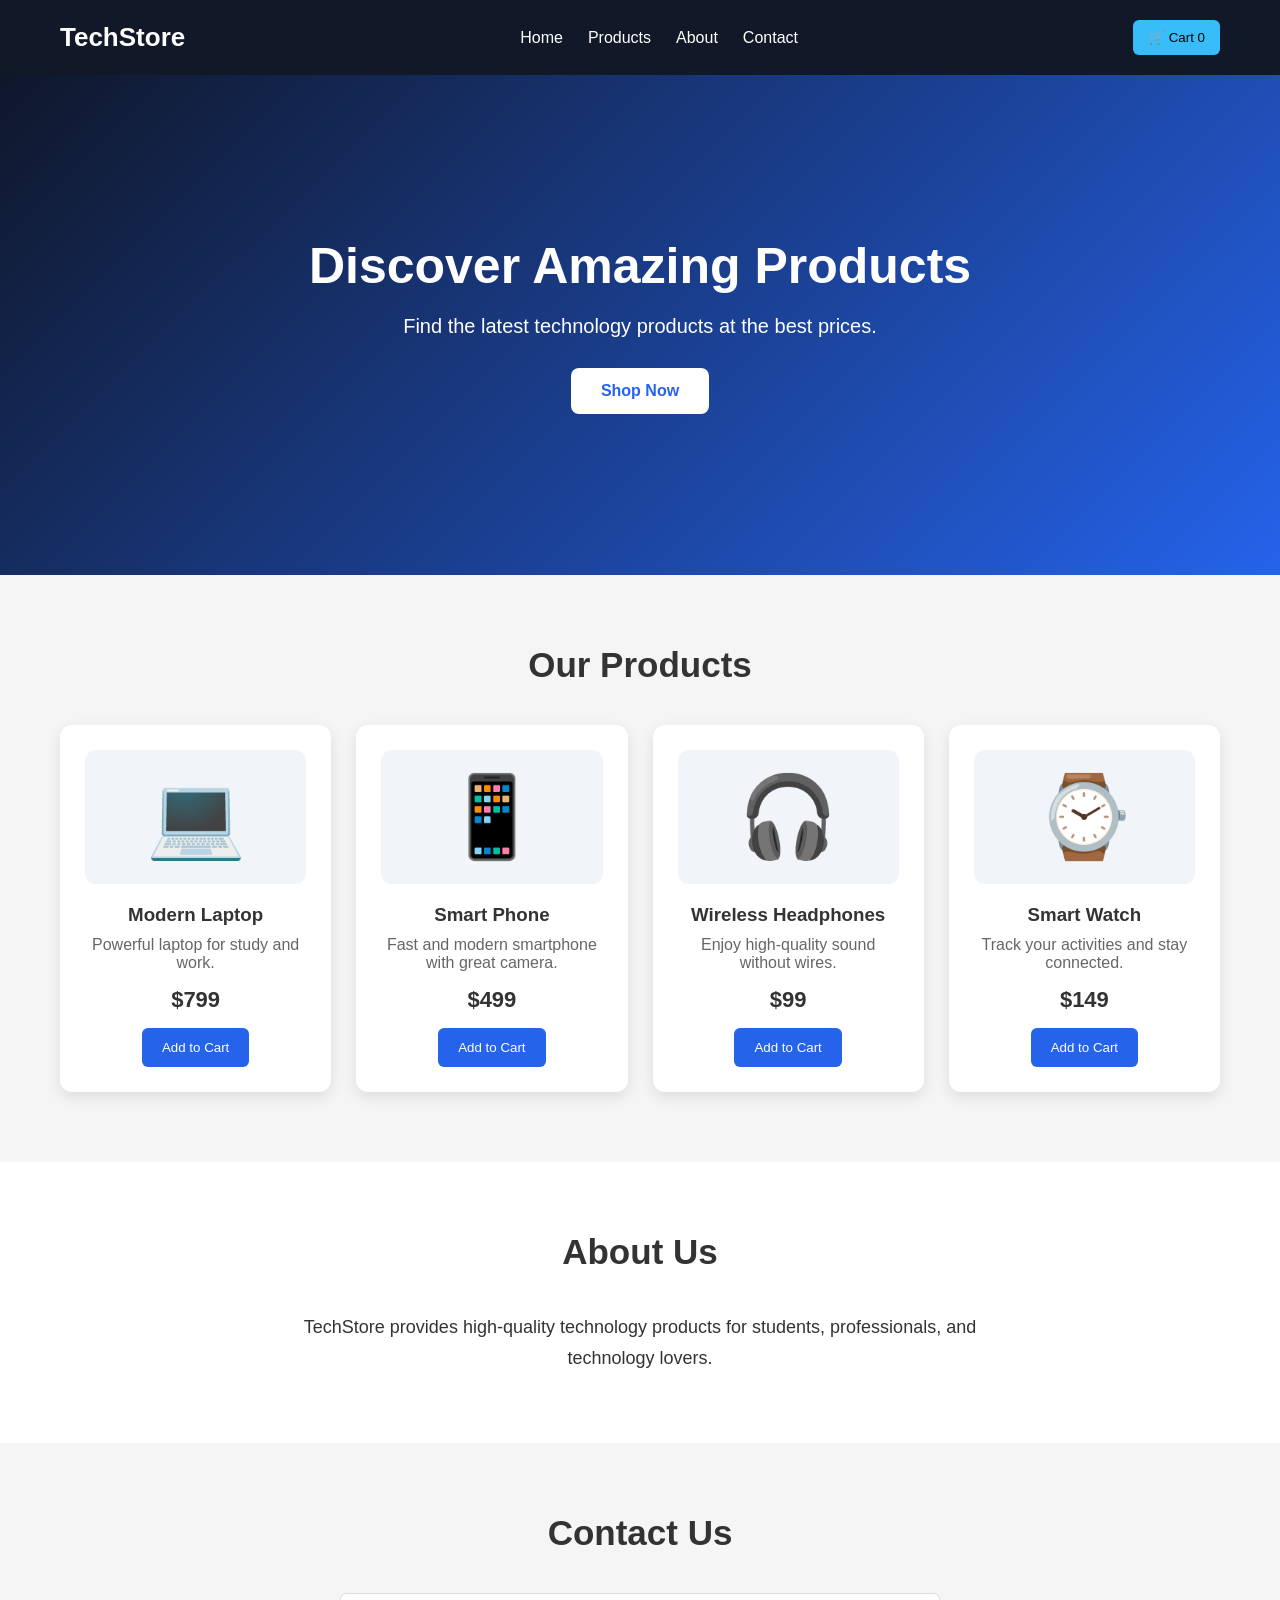
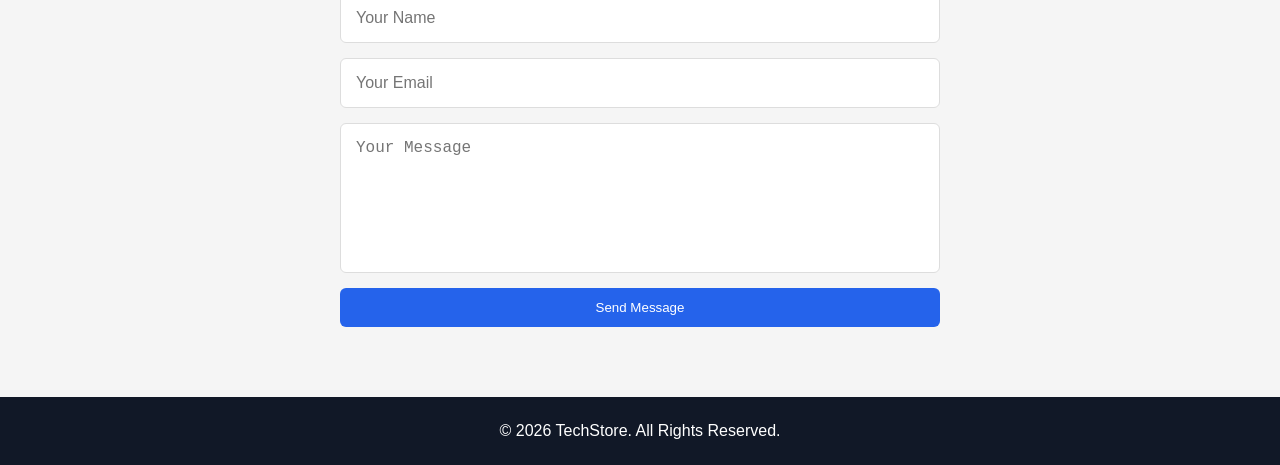
==== index.html @ 72123242 "Product" ====
<!DOCTYPE html>
<html lang="en">
<head>
    <meta charset="UTF-8">
    <meta name="viewport" content="width=device-width, initial-scale=1.0">
    <title>Product Store</title>
    <link rel="stylesheet" href="css.css">
</head>
<body>

    <!-- Navbar -->
    <header>
        <nav class="navbar">
            <h1 class="logo">TechStore</h1>

            <ul class="nav-links">
                <li><a href="#home">Home</a></li>
                <li><a href="#products">Products</a></li>
                <li><a href="#about">About</a></li>
                <li><a href="#contact">Contact</a></li>
            </ul>

            <button class="cart-btn">
                🛒 Cart <span id="cart-count">0</span>
            </button>
        </nav>
    </header>

    <!-- Hero Section -->
    <section id="home" class="hero">
        <div class="hero-content">
            <h2>Discover Amazing Products</h2>
            <p>Find the latest technology products at the best prices.</p>
            <a href="#products" class="btn">Shop Now</a>
        </div>
    </section>

    <!-- Products -->
    <section id="products" class="products-section">
        <h2>Our Products</h2>

        <div class="product-container">

            <div class="product-card">
                <div class="product-image">💻</div>
                <h3>Modern Laptop</h3>
                <p>Powerful laptop for study and work.</p>
                <h4>$799</h4>
                <button onclick="addToCart()">Add to Cart</button>
            </div>

            <div class="product-card">
                <div class="product-image">📱</div>
                <h3>Smart Phone</h3>
                <p>Fast and modern smartphone with great camera.</p>
                <h4>$499</h4>
                <button onclick="addToCart()">Add to Cart</button>
            </div>

            <div class="product-card">
                <div class="product-image">🎧</div>
                <h3>Wireless Headphones</h3>
                <p>Enjoy high-quality sound without wires.</p>
                <h4>$99</h4>
                <button onclick="addToCart()">Add to Cart</button>
            </div>

            <div class="product-card">
                <div class="product-image">⌚</div>
                <h3>Smart Watch</h3>
                <p>Track your activities and stay connected.</p>
                <h4>$149</h4>
                <button onclick="addToCart()">Add to Cart</button>
            </div>

        </div>
    </section>

    <!-- About -->
    <section id="about" class="about">
        <h2>About Us</h2>
        <p>
            TechStore provides high-quality technology products
            for students, professionals, and technology lovers.
        </p>
    </section>

    <!-- Contact -->
    <section id="contact" class="contact">
        <h2>Contact Us</h2>

        <form>
            <input type="text" placeholder="Your Name" required>
            <input type="email" placeholder="Your Email" required>
            <textarea placeholder="Your Message"></textarea>
            <button type="submit">Send Message</button>
        </form>
    </section>

    <!-- Footer -->
    <footer>
        <p>© 2026 TechStore. All Rights Reserved.</p>
    </footer>

    <script src="script.js"></script>
</body>
</html>
---- css.css ----
* {
    margin: 0;
    padding: 0;
    box-sizing: border-box;
}

html {
    scroll-behavior: smooth;
}

body {
    font-family: Arial, sans-serif;
    background: #f5f5f5;
    color: #333;
}

/* Navbar */
header {
    background: #111827;
    position: sticky;
    top: 0;
    z-index: 1000;
}

.navbar {
    max-width: 1200px;
    margin: auto;
    padding: 20px;
    display: flex;
    justify-content: space-between;
    align-items: center;
}

.logo {
    color: white;
    font-size: 26px;
}

.nav-links {
    display: flex;
    list-style: none;
    gap: 25px;
}

.nav-links a {
    color: white;
    text-decoration: none;
}

.nav-links a:hover {
    color: #38bdf8;
}

.cart-btn {
    background: #38bdf8;
    border: none;
    padding: 10px 15px;
    border-radius: 6px;
    cursor: pointer;
}

/* Hero */
.hero {
    min-height: 500px;
    display: flex;
    justify-content: center;
    align-items: center;
    text-align: center;
    background: linear-gradient(135deg, #0f172a, #2563eb);
    color: white;
}

.hero-content h2 {
    font-size: 50px;
    margin-bottom: 20px;
}

.hero-content p {
    font-size: 20px;
    margin-bottom: 30px;
}

.btn {
    display: inline-block;
    background: white;
    color: #2563eb;
    padding: 14px 30px;
    border-radius: 8px;
    text-decoration: none;
    font-weight: bold;
}

/* Products */
.products-section {
    padding: 70px 20px;
    max-width: 1200px;
    margin: auto;
    text-align: center;
}

.products-section h2,
.about h2,
.contact h2 {
    font-size: 35px;
    margin-bottom: 40px;
}

.product-container {
    display: grid;
    grid-template-columns: repeat(4, 1fr);
    gap: 25px;
}

.product-card {
    background: white;
    padding: 25px;
    border-radius: 12px;
    box-shadow: 0 5px 15px rgba(0,0,0,0.1);
    transition: 0.3s;
}

.product-card:hover {
    transform: translateY(-8px);
}

.product-image {
    font-size: 80px;
    padding: 20px;
    background: #f1f5f9;
    border-radius: 10px;
    margin-bottom: 20px;
}

.product-card h3 {
    margin-bottom: 10px;
}

.product-card p {
    color: #666;
    margin-bottom: 15px;
}

.product-card h4 {
    font-size: 22px;
    margin-bottom: 15px;
}

.product-card button,
.contact button {
    background: #2563eb;
    color: white;
    border: none;
    padding: 12px 20px;
    border-radius: 6px;
    cursor: pointer;
}

.product-card button:hover,
.contact button:hover {
    background: #1d4ed8;
}

/* About */
.about {
    padding: 70px 20px;
    text-align: center;
    background: white;
}

.about p {
    max-width: 700px;
    margin: auto;
    font-size: 18px;
    line-height: 1.7;
}

/* Contact */
.contact {
    padding: 70px 20px;
    text-align: center;
}

form {
    max-width: 600px;
    margin: auto;
    display: flex;
    flex-direction: column;
    gap: 15px;
}

input,
textarea {
    width: 100%;
    padding: 15px;
    border: 1px solid #ddd;
    border-radius: 6px;
    font-size: 16px;
}

textarea {
    height: 150px;
    resize: none;
}

/* Footer */
footer {
    background: #111827;
    color: white;
    text-align: center;
    padding: 25px;
}

/* Responsive */
@media (max-width: 900px) {
    .product-container {
        grid-template-columns: repeat(2, 1fr);
    }

    .nav-links {
        display: none;
    }
}

@media (max-width: 600px) {
    .product-container {
        grid-template-columns: 1fr;
    }

    .hero-content h2 {
        font-size: 35px;
    }
}
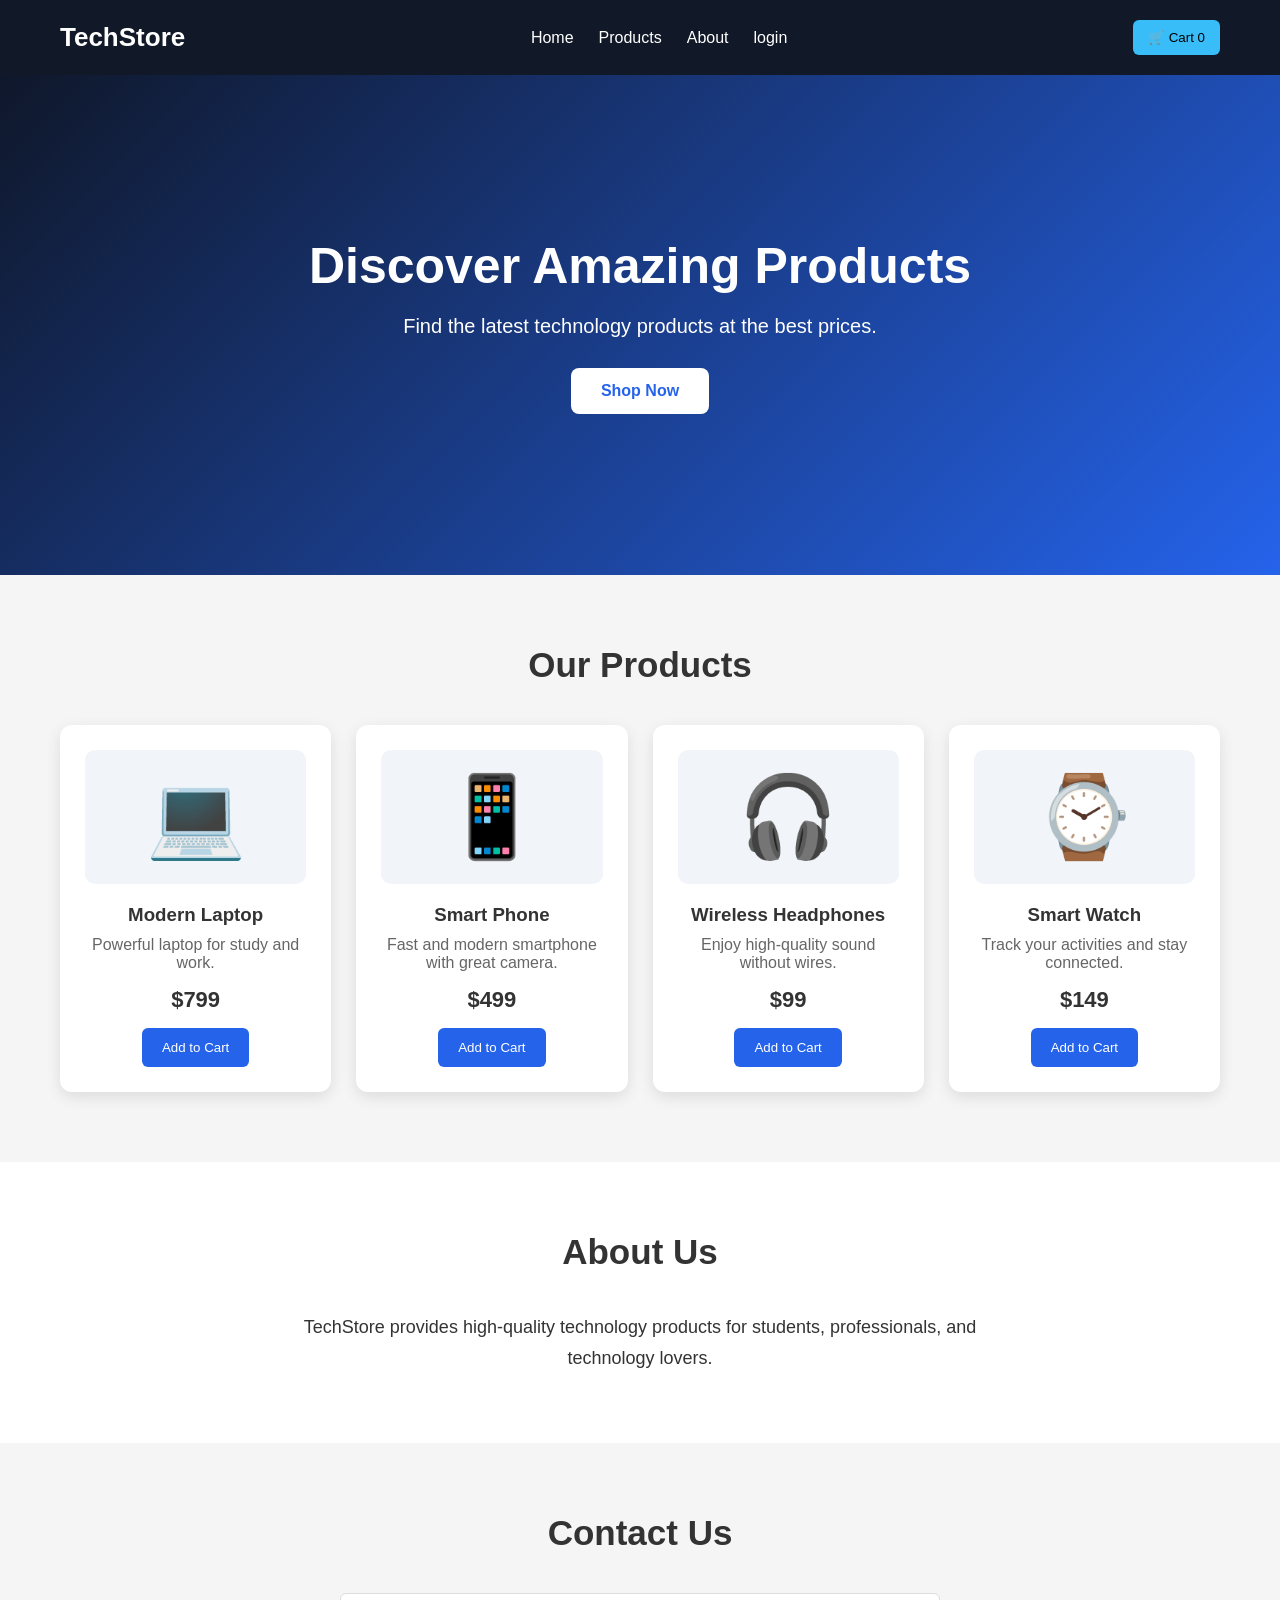
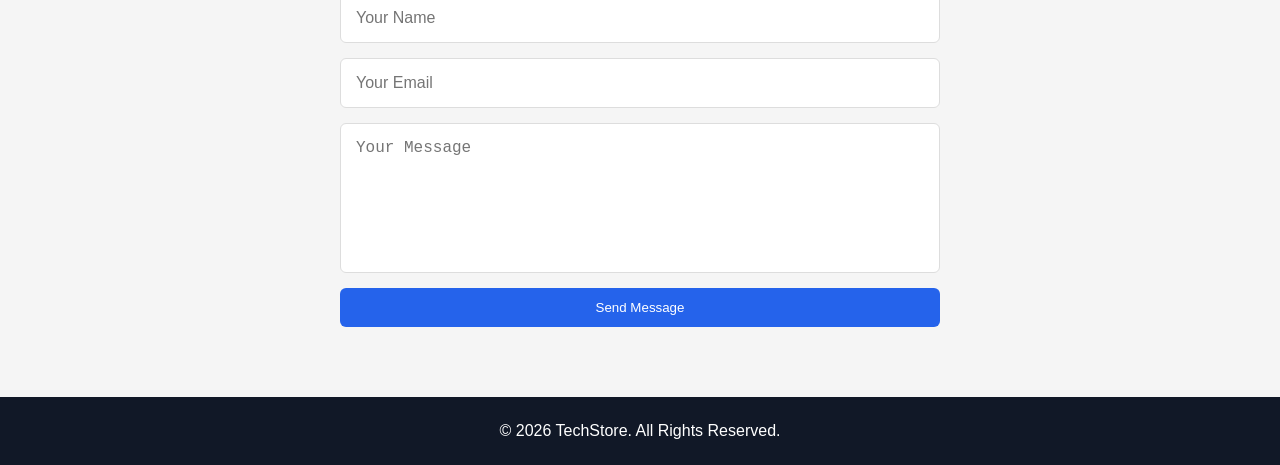
==== commit 319f1c25: "add new infomation" ====
--- a/index.html
+++ b/index.html
@@ -17,7 +17,7 @@
                 <li><a href="#home">Home</a></li>
                 <li><a href="#products">Products</a></li>
                 <li><a href="#about">About</a></li>
-                <li><a href="#contact">Contact</a></li>
+                <li><a href="./sign-up.html">login</a></li>
             </ul>
 
             <button class="cart-btn">
@@ -75,7 +75,6 @@
 
         </div>
     </section>
-
     <!-- About -->
     <section id="about" class="about">
         <h2>About Us</h2>
@@ -84,11 +83,9 @@
             for students, professionals, and technology lovers.
         </p>
     </section>
-
     <!-- Contact -->
     <section id="contact" class="contact">
         <h2>Contact Us</h2>
-
         <form>
             <input type="text" placeholder="Your Name" required>
             <input type="email" placeholder="Your Email" required>
@@ -96,7 +93,6 @@
             <button type="submit">Send Message</button>
         </form>
     </section>
-
     <!-- Footer -->
     <footer>
         <p>© 2026 TechStore. All Rights Reserved.</p>
--- a/css.css
+++ b/css.css
@@ -229,4 +229,184 @@
     .hero-content h2 {
         font-size: 35px;
     }
+}
+
+/* =========================
+   Sign Up Page
+========================= */
+
+.signup-section {
+    min-height: 80vh;
+    display: flex;
+    justify-content: center;
+    align-items: center;
+    padding: 50px 20px;
+    background: #f5f7fa;
+}
+
+.signup-container {
+    width: 900px;
+    max-width: 100%;
+    display: grid;
+    grid-template-columns: 1fr 1fr;
+    background: white;
+    border-radius: 15px;
+    overflow: hidden;
+    box-shadow: 0 10px 30px rgba(0, 0, 0, 0.12);
+}
+
+/* Left Side */
+
+.signup-image {
+    padding: 60px 40px;
+    background: #222;
+    color: white;
+    display: flex;
+    flex-direction: column;
+    justify-content: center;
+}
+
+.signup-image h2 {
+    font-size: 35px;
+    margin-bottom: 20px;
+}
+
+.signup-image p {
+    font-size: 17px;
+    line-height: 1.7;
+}
+
+/* Right Side */
+
+.signup-form {
+    padding: 45px 40px;
+}
+
+.signup-form h2 {
+    font-size: 30px;
+    margin-bottom: 10px;
+}
+
+.form-description {
+    color: #777;
+    margin-bottom: 25px;
+}
+
+/* Labels */
+
+.signup-form label {
+    display: block;
+    margin-bottom: 7px;
+    font-weight: 600;
+}
+
+/* Inputs */
+
+.signup-form input[type="text"],
+.signup-form input[type="email"],
+.signup-form input[type="password"] {
+    width: 100%;
+    padding: 13px;
+    margin-bottom: 18px;
+    border: 1px solid #ccc;
+    border-radius: 7px;
+    font-size: 15px;
+    box-sizing: border-box;
+}
+
+.signup-form input:focus {
+    outline: none;
+    border-color: #222;
+}
+
+/* Terms */
+
+.terms {
+    display: flex;
+    align-items: center;
+    gap: 8px;
+    margin-bottom: 20px;
+}
+
+.terms input {
+    width: 16px;
+    height: 16px;
+}
+
+.terms label {
+    margin: 0;
+    font-size: 14px;
+    font-weight: normal;
+}
+
+/* Create Account Button */
+
+.create-btn {
+    width: 100%;
+    padding: 14px;
+    border: none;
+    border-radius: 7px;
+    background: #222;
+    color: white;
+    font-size: 16px;
+    cursor: pointer;
+    transition: 0.3s;
+}
+
+.create-btn:hover {
+    background: #444;
+}
+
+/* Login */
+
+.login-text {
+    text-align: center;
+    margin-top: 20px;
+    color: #666;
+}
+
+.login-text a {
+    color: #222;
+    font-weight: bold;
+    text-decoration: none;
+}
+
+.login-text a:hover {
+    text-decoration: underline;
+}
+
+/* Sign Up Navbar Button */
+
+.signup-btn {
+    background: #222;
+    color: white;
+    padding: 10px 18px;
+    border-radius: 6px;
+    text-decoration: none;
+}
+
+.signup-btn:hover {
+    background: #444;
+}
+
+/* Responsive */
+
+@media (max-width: 700px) {
+
+    .signup-container {
+        grid-template-columns: 1fr;
+    }
+
+    .signup-image {
+        padding: 35px 25px;
+    }
+
+    .signup-image h2 {
+        font-size: 28px;
+    }
+
+    .signup-form {
+        padding: 35px 25px;
+    }
+
 }
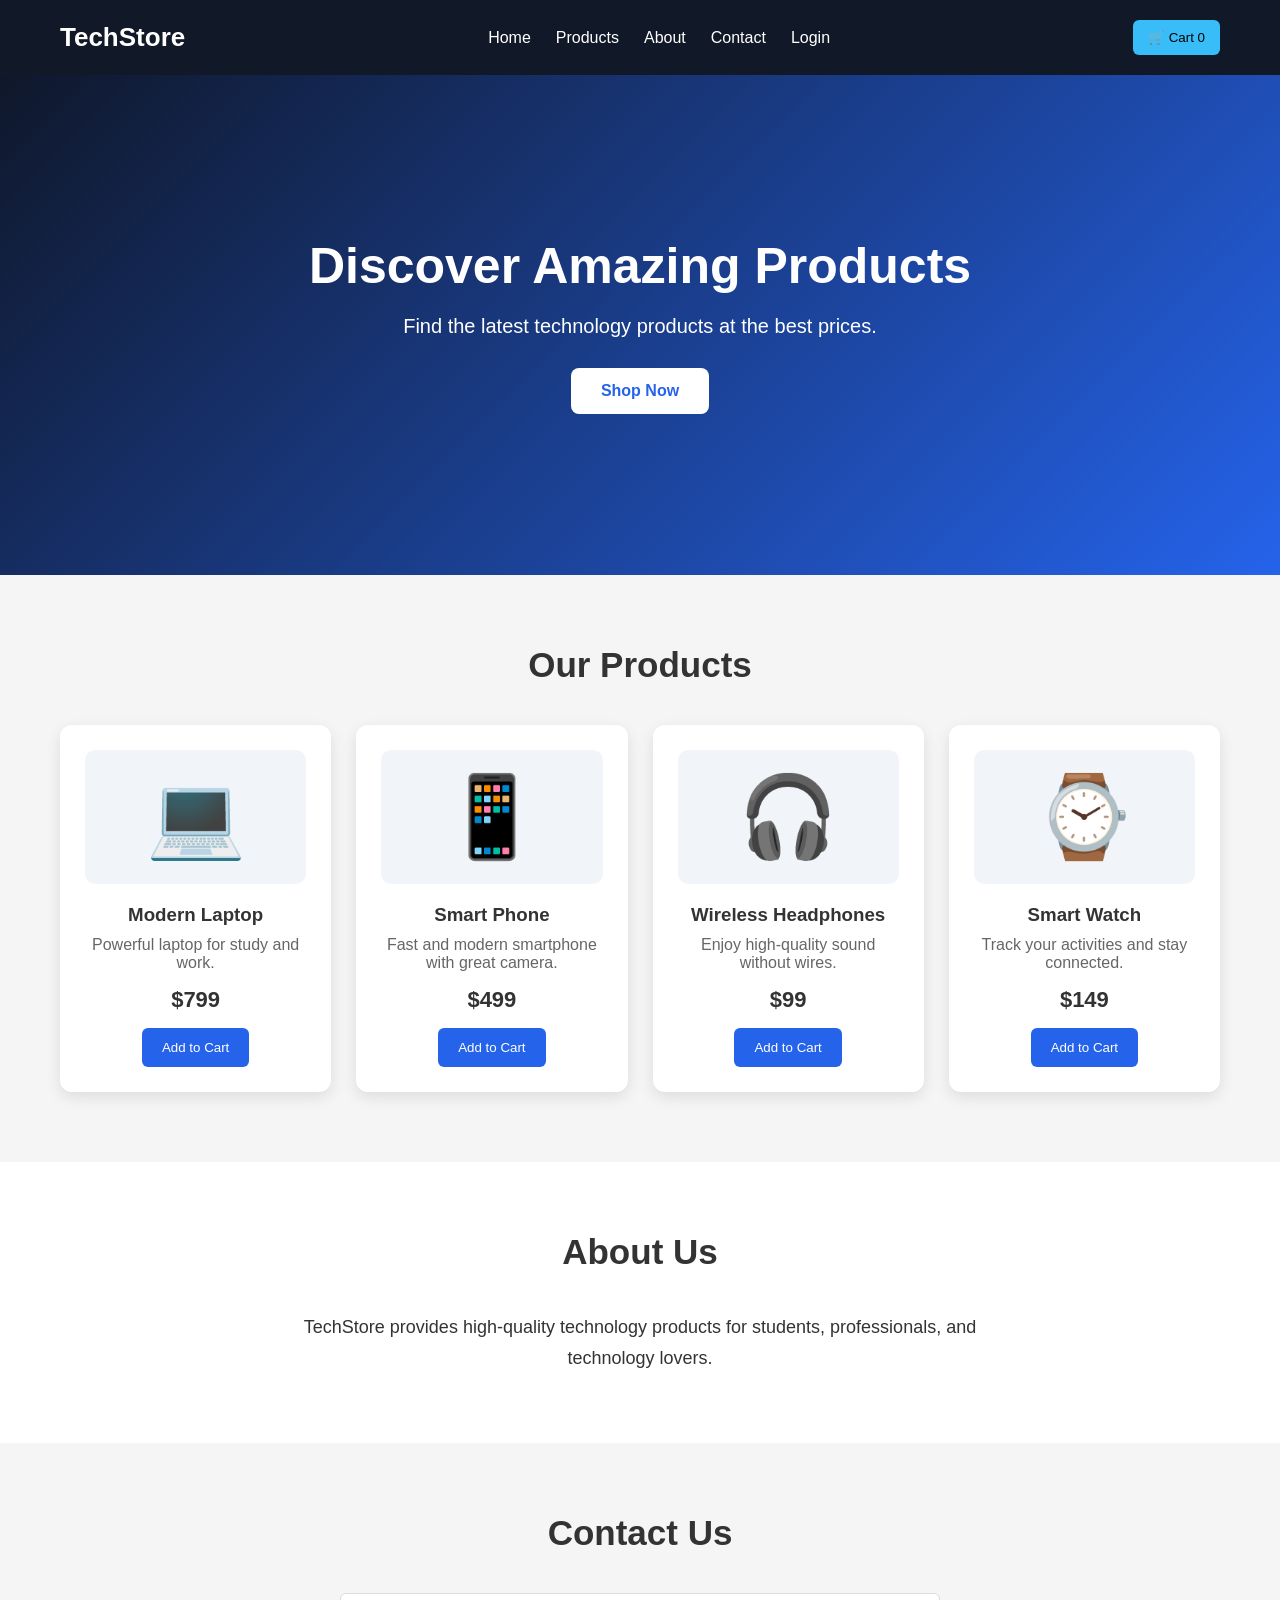
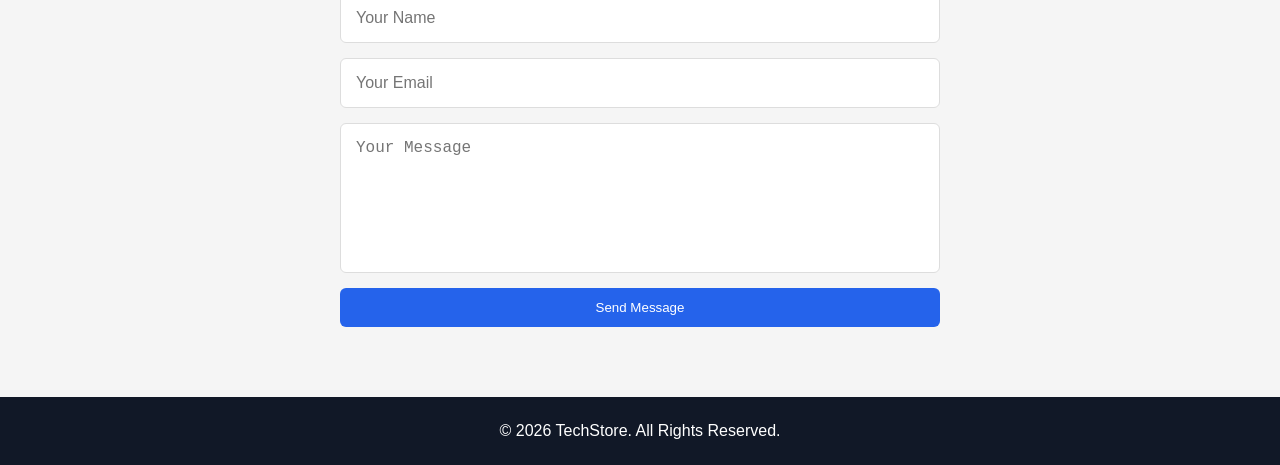
==== commit 3252180a: "update link" ====
--- a/index.html
+++ b/index.html
@@ -17,7 +17,8 @@
                 <li><a href="#home">Home</a></li>
                 <li><a href="#products">Products</a></li>
                 <li><a href="#about">About</a></li>
-                <li><a href="./sign-up.html">login</a></li>
+                <li><a href="index.html#contact">Contact</a></li>
+                <li><a href="./sign-up.html">Login</a></li>
             </ul>
 
             <button class="cart-btn">
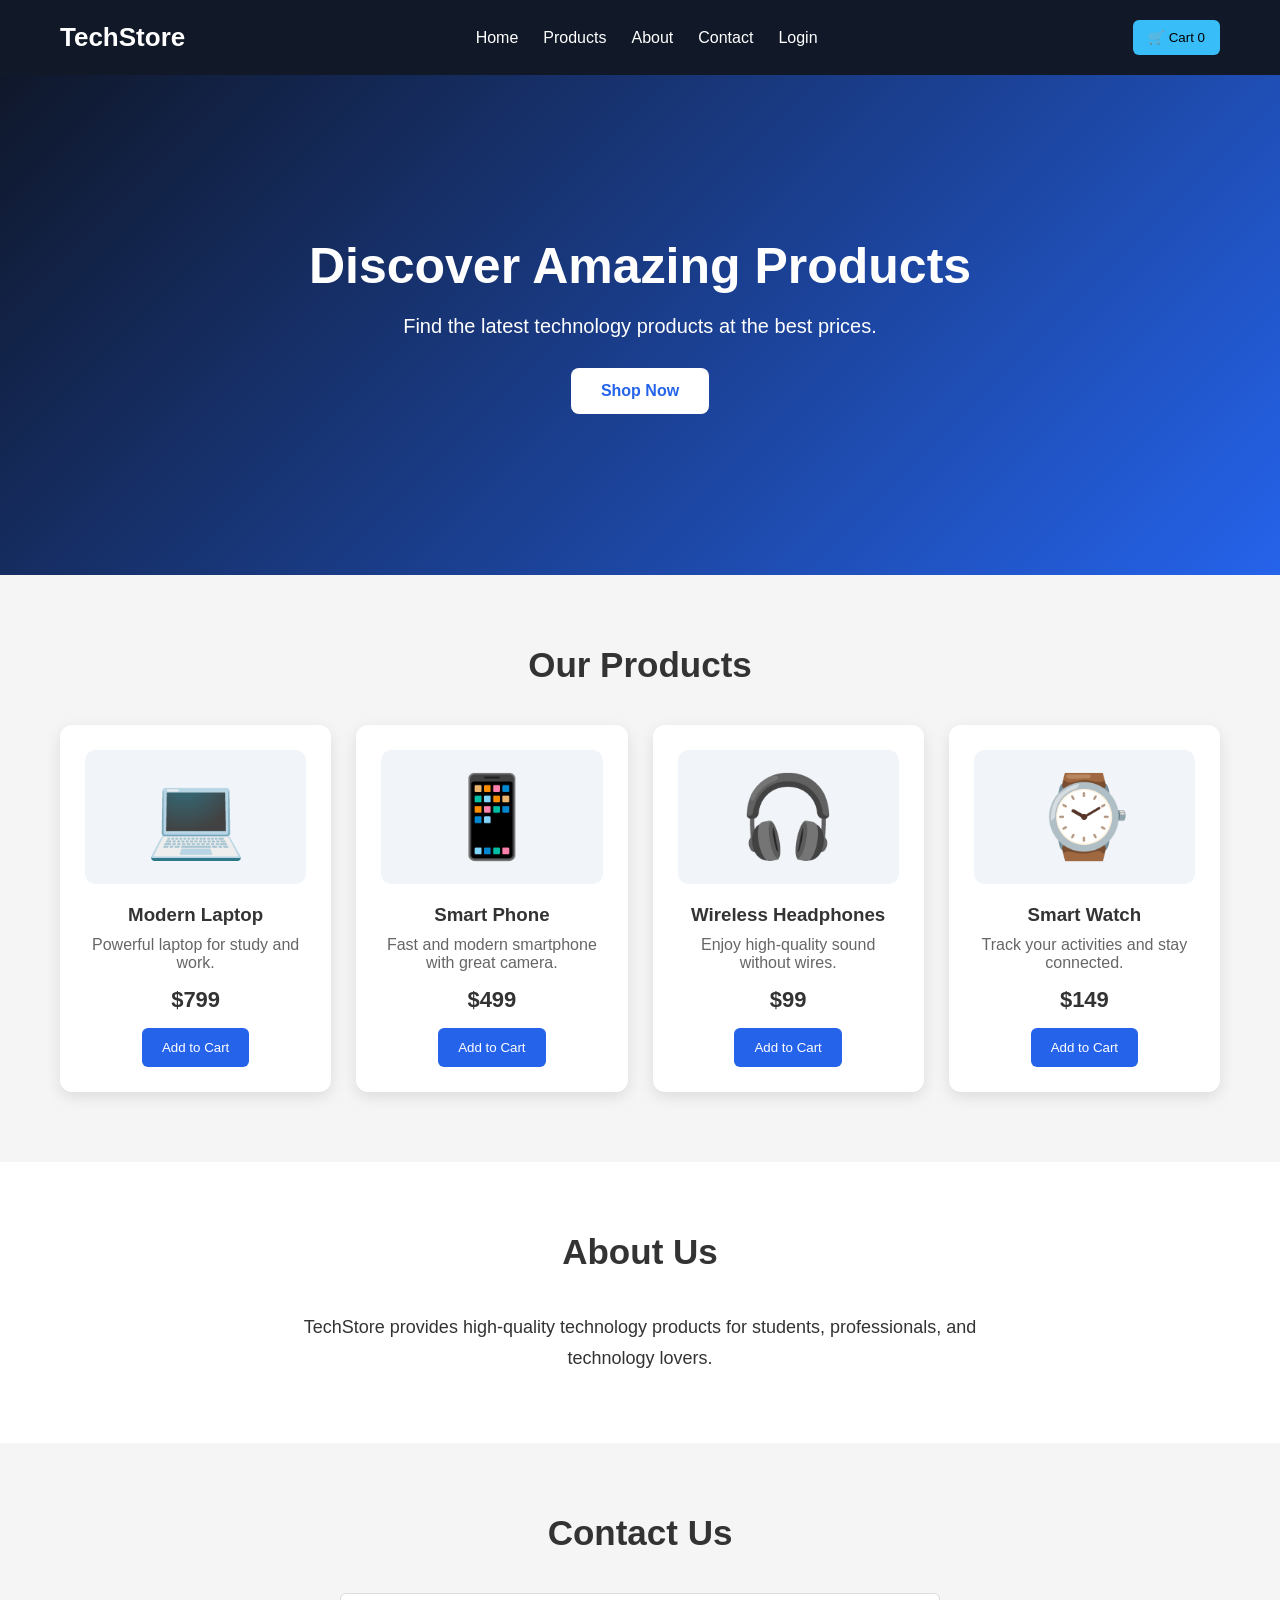
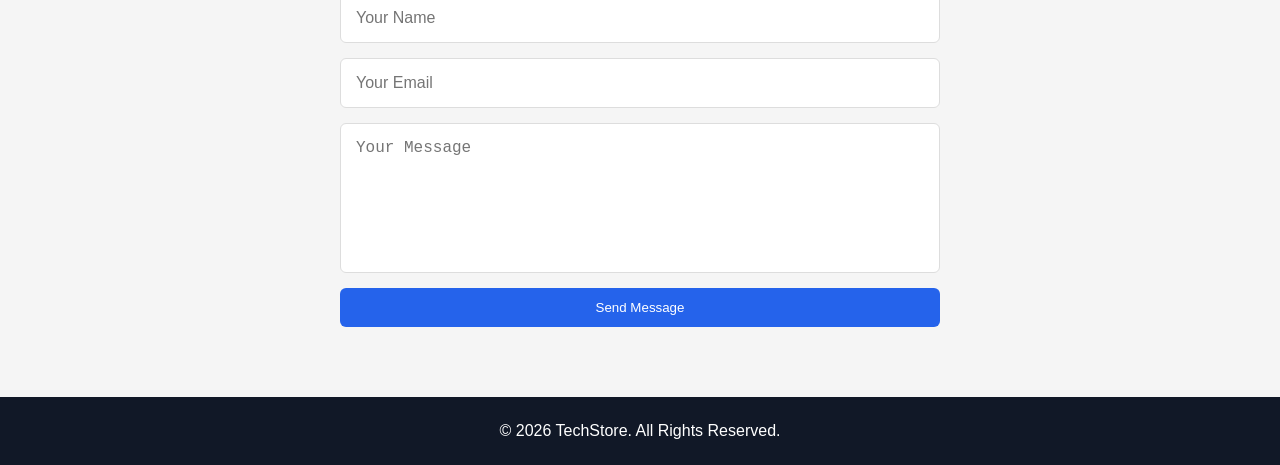
==== commit c3d58f55: "gitignore" ====
--- a/index.html
+++ b/index.html
@@ -19,6 +19,7 @@
                 <li><a href="#about">About</a></li>
                 <li><a href="index.html#contact">Contact</a></li>
                 <li><a href="./sign-up.html">Login</a></li>
+                <li><a href=""></a></li>
             </ul>
 
             <button class="cart-btn">
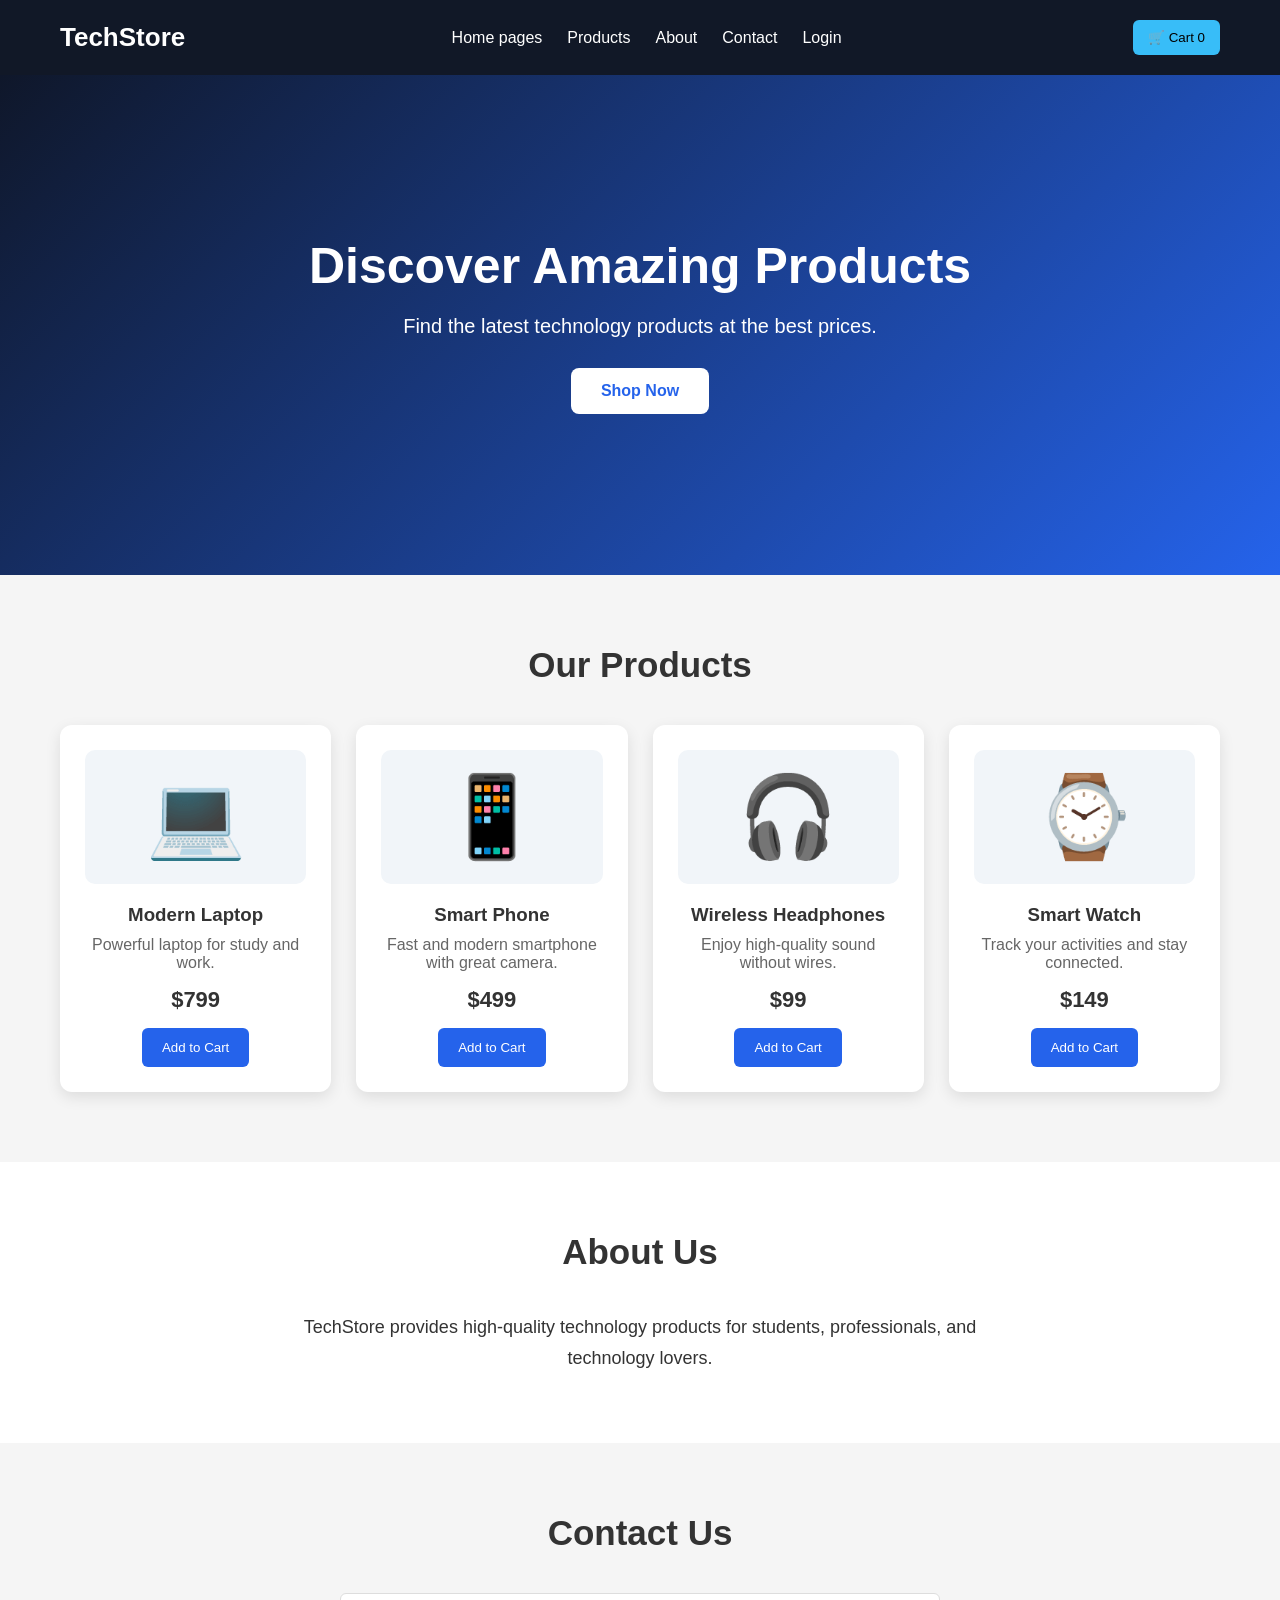
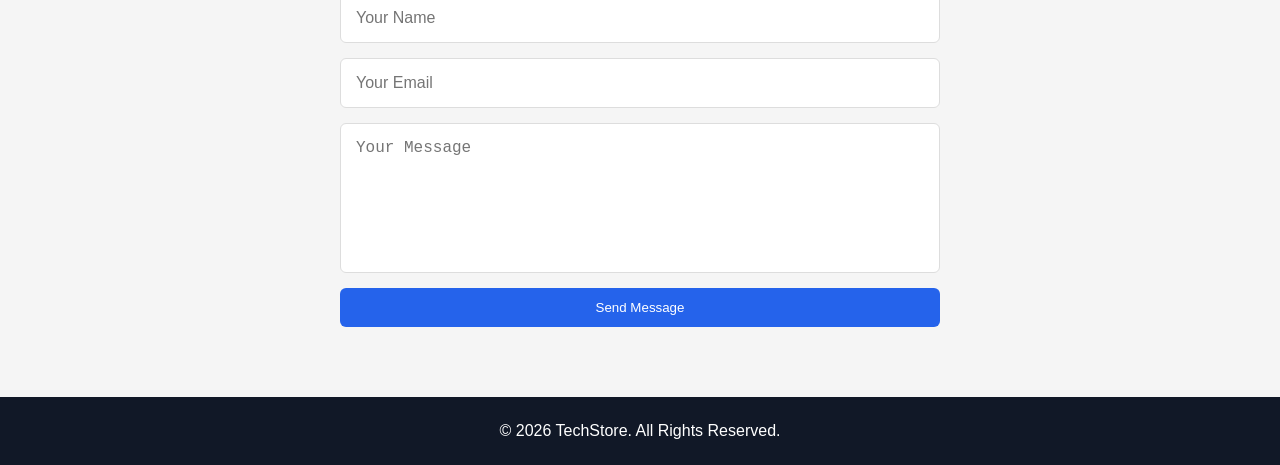
==== commit 91d36848: "Rejust links" ====
--- a/index.html
+++ b/index.html
@@ -14,7 +14,7 @@
             <h1 class="logo">TechStore</h1>
 
             <ul class="nav-links">
-                <li><a href="#home">Home</a></li>
+                <li><a href="#home">Home pages</a></li>
                 <li><a href="#products">Products</a></li>
                 <li><a href="#about">About</a></li>
                 <li><a href="index.html#contact">Contact</a></li>
